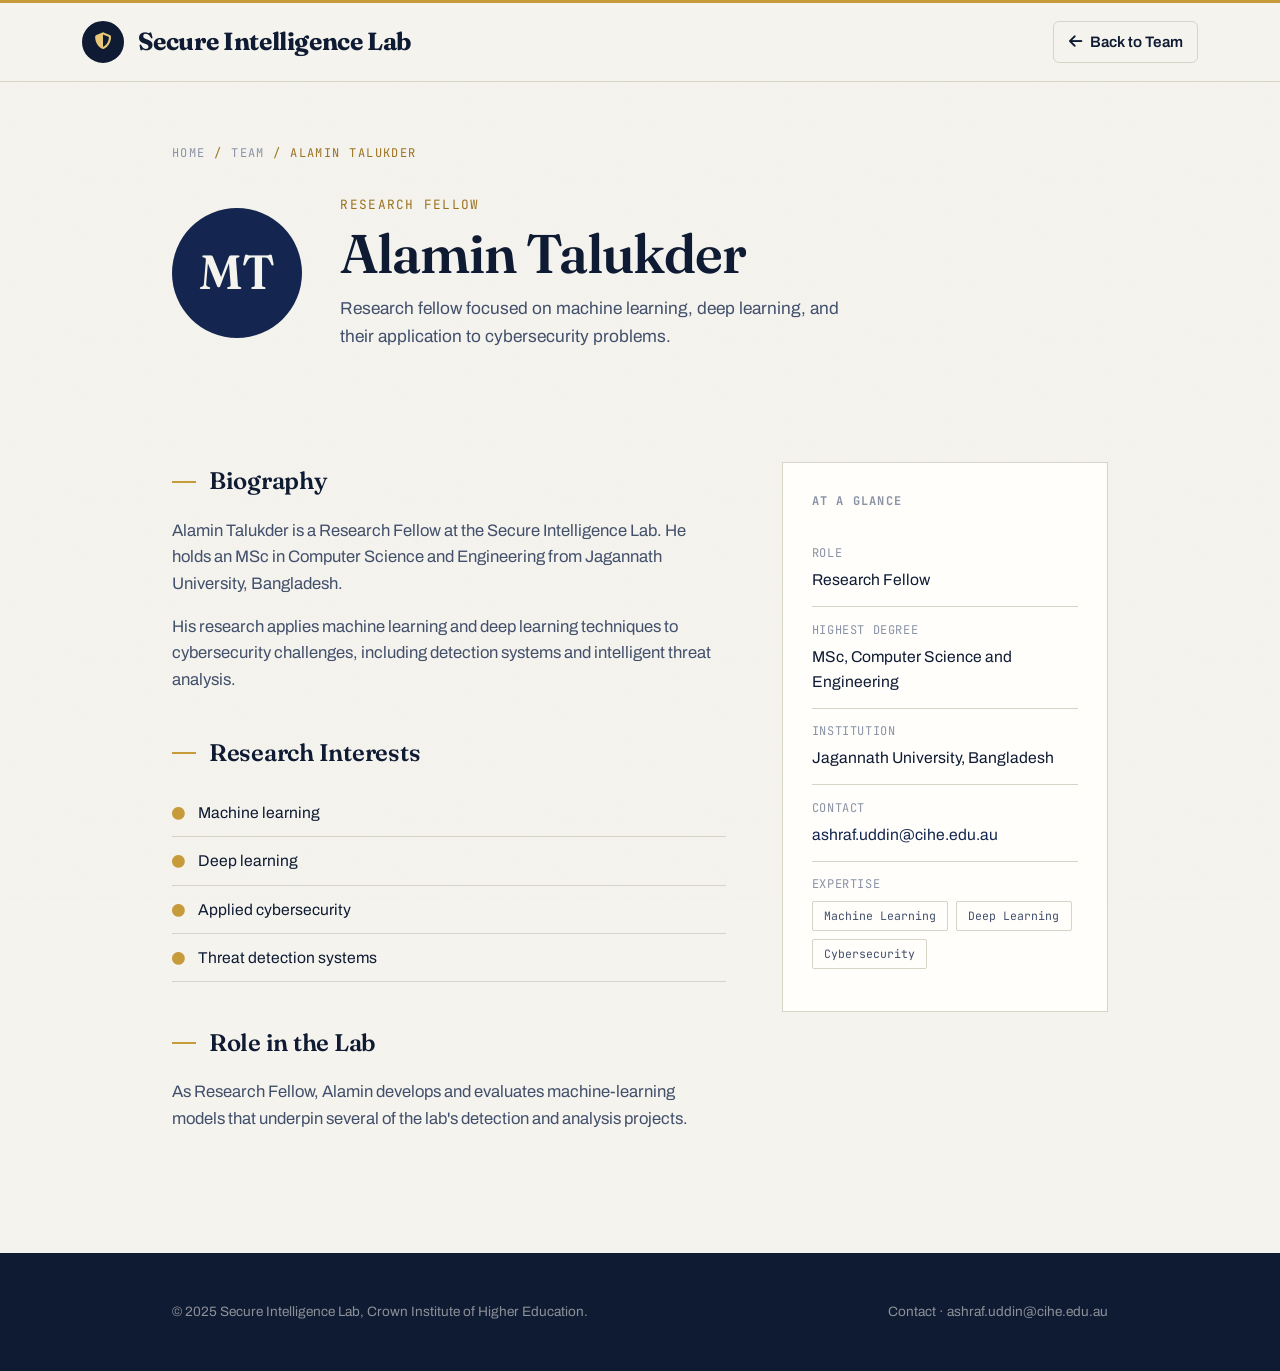
==== profile-alamin-talukder.html @ cbee22bb "Add files via upload" ====
<!DOCTYPE html>
<html lang="en">
<head>
<meta charset="UTF-8">
<meta name="viewport" content="width=device-width, initial-scale=1.0">
<title>Alamin Talukder — Secure Intelligence Lab</title>
<meta name="description" content="Research fellow focused on machine learning, deep learning, and their application to cybersecurity problems.">
<link rel="preconnect" href="https://fonts.googleapis.com">
<link rel="preconnect" href="https://fonts.gstatic.com" crossorigin>
<link href="https://fonts.googleapis.com/css2?family=Fraunces:ital,opsz,wght@0,9..144,400;0,9..144,500;0,9..144,600;0,9..144,700;1,9..144,400&family=Archivo:wght@400;500;600;700&family=JetBrains+Mono:wght@400;500&display=swap" rel="stylesheet">
<link href="https://cdnjs.cloudflare.com/ajax/libs/font-awesome/6.4.0/css/all.min.css" rel="stylesheet">
<style>
:root{
  --paper:#f5f3ee;--paper-2:#ebe7de;--ink:#0f1b33;--ink-soft:#42506b;--ink-faint:#8a93a6;
  --accent:#14264f;--accent-deep:#0a1830;--gold:#c79a3a;--gold-soft:#e6c878;--gold-deep:#9a7320;--line:#d8d3c7;--white:#fffefb;
  --serif:"Fraunces",Georgia,serif;--sans:"Archivo","Segoe UI",sans-serif;--mono:"JetBrains Mono",monospace;
  --maxw:1000px;--ease:cubic-bezier(.22,1,.36,1);
}
*{margin:0;padding:0;box-sizing:border-box}
html{scroll-behavior:smooth}
body{font-family:var(--sans);background:var(--paper);color:var(--ink);line-height:1.6;-webkit-font-smoothing:antialiased;overflow-x:hidden}
::selection{background:var(--accent);color:var(--white)}
a{color:inherit;text-decoration:none}
body::before{content:"";position:fixed;inset:0;z-index:0;pointer-events:none;opacity:.4;background-image:url("data:image/svg+xml,%3Csvg xmlns='http://www.w3.org/2000/svg' width='160' height='160'%3E%3Cfilter id='n'%3E%3CfeTurbulence type='fractalNoise' baseFrequency='0.9' numOctaves='2'/%3E%3C/filter%3E%3Crect width='100%25' height='100%25' filter='url(%23n)' opacity='0.05'/%3E%3C/svg%3E")}
.wrap{max-width:var(--maxw);margin:0 auto;padding:0 2rem;position:relative;z-index:1}

header{position:fixed;top:0;left:0;width:100%;z-index:100;background:rgba(245,243,238,.9);backdrop-filter:blur(12px);border-bottom:1px solid var(--line);border-top:3px solid var(--gold)}
nav{display:flex;align-items:center;justify-content:space-between;max-width:1180px;margin:0 auto;padding:1.1rem 2rem}
.brand{display:flex;align-items:center;gap:.85rem;font-family:var(--serif);font-weight:700;font-size:1.55rem;letter-spacing:-.015em}
.brand .mark{width:42px;height:42px;border:2px solid var(--ink);border-radius:50%;display:grid;place-items:center;font-size:1.05rem;background:var(--ink);color:var(--gold-soft)}
.back-link{font-size:.95rem;font-weight:600;display:inline-flex;align-items:center;gap:.5rem;color:var(--ink);padding:.5rem .9rem;border:1px solid var(--line);border-radius:6px;transition:all .25s var(--ease)}
.back-link i{transition:transform .3s var(--ease)}
.back-link:hover{color:#fff;background:var(--accent);border-color:var(--accent)}
.back-link:hover i{transform:translateX(-4px)}

.profile-hero{padding:9rem 0 3rem}
.crumb{font-family:var(--mono);font-size:.75rem;letter-spacing:.12em;text-transform:uppercase;color:var(--gold-deep);margin-bottom:2rem;opacity:0;animation:rise .7s var(--ease) .1s forwards}
.crumb a{color:var(--ink-faint)}.crumb a:hover{color:var(--ink)}
.phead{display:grid;grid-template-columns:auto 1fr;gap:2.4rem;align-items:center}
.pavatar{width:130px;height:130px;border-radius:50%;background:var(--accent);color:var(--paper);display:grid;place-items:center;font-family:var(--serif);font-size:3rem;font-weight:600;opacity:0;animation:rise .8s var(--ease) .2s forwards}
.pinfo{opacity:0;animation:rise .8s var(--ease) .32s forwards}
.pinfo .role{font-family:var(--mono);font-size:.8rem;letter-spacing:.1em;text-transform:uppercase;color:var(--gold-deep);margin-bottom:.6rem}
.pinfo h1{font-family:var(--serif);font-weight:600;font-size:clamp(2.2rem,5vw,3.4rem);letter-spacing:-.02em;line-height:1.05;margin-bottom:.8rem}
.pinfo .tagline{font-size:1.08rem;color:var(--ink-soft);max-width:50ch}
@keyframes rise{from{opacity:0;transform:translateY(20px)}to{opacity:1;transform:none}}

.pbody{padding:2rem 0 5rem}
.pgrid{display:grid;grid-template-columns:1.7fr 1fr;gap:3.5rem;align-items:start;margin-top:2rem}
.block{margin-bottom:2.6rem}
.block h2{font-family:var(--serif);font-size:1.5rem;font-weight:600;letter-spacing:-.01em;margin-bottom:1rem;display:flex;align-items:center;gap:.8rem}
.block h2::before{content:"";width:24px;height:2px;background:var(--gold)}
.block p{color:var(--ink-soft);margin-bottom:1rem;font-size:1.04rem}
.block ul{list-style:none}
.block ul li{padding:.7rem 0;border-bottom:1px solid var(--line);display:flex;gap:.8rem;align-items:baseline;font-size:.98rem}
.block ul li i{color:var(--gold);font-size:.8rem}

.side{background:var(--white);border:1px solid var(--line);padding:1.8rem}
.side h3{font-family:var(--mono);font-size:.75rem;letter-spacing:.1em;text-transform:uppercase;color:var(--ink-faint);margin-bottom:1.2rem}
.side .row{padding:.85rem 0;border-bottom:1px solid var(--line)}
.side .row:last-child{border-bottom:none}
.side .row .k{font-size:.75rem;font-family:var(--mono);letter-spacing:.05em;text-transform:uppercase;color:var(--ink-faint);margin-bottom:.25rem}
.side .row .v{font-size:.98rem;color:var(--ink)}
.side .row .v a{color:var(--accent);word-break:break-word}
.tags{display:flex;flex-wrap:wrap;gap:.5rem;margin-top:.4rem}
.tag{font-family:var(--mono);font-size:.72rem;padding:.3rem .7rem;border:1px solid var(--line);border-radius:2px;color:var(--ink-soft)}

footer{background:var(--ink);color:var(--paper);padding:3rem 0;position:relative;z-index:1;text-align:center;font-size:.85rem;color:rgba(244,241,234,.55)}
footer .wrap{display:flex;justify-content:space-between;flex-wrap:wrap;gap:1rem}
footer a{color:rgba(244,241,234,.55)}footer a:hover{color:var(--paper)}

@media(max-width:760px){
  .phead{grid-template-columns:1fr;text-align:center;gap:1.4rem}
  .pavatar{margin:0 auto}
  .pinfo .tagline{margin:0 auto}
  .pgrid{grid-template-columns:1fr;gap:2.2rem}
  .back-link span{display:none}
}

</style>
</head>
<body>
<header>
  <nav>
    <a href="index.html" class="brand"><span class="mark"><i class="fas fa-shield-halved"></i></span>Secure Intelligence Lab</a>
    <a href="index.html#team" class="back-link"><i class="fas fa-arrow-left"></i><span>Back to Team</span></a>
  </nav>
</header>

<section class="profile-hero">
  <div class="wrap">
    <div class="crumb"><a href="index.html">Home</a> / <a href="index.html#team">Team</a> / Alamin Talukder</div>
    <div class="phead">
      <div class="pavatar">MT</div>
      <div class="pinfo">
        <div class="role">Research Fellow</div>
        <h1>Alamin Talukder</h1>
        <p class="tagline">Research fellow focused on machine learning, deep learning, and their application to cybersecurity problems.</p>
      </div>
    </div>
  </div>
</section>

<section class="pbody">
  <div class="wrap">
    <div class="pgrid">
      <div class="pmain">
        <div class="block">
          <h2>Biography</h2>
          <p>Alamin Talukder is a Research Fellow at the Secure Intelligence Lab. He holds an MSc in Computer Science and Engineering from Jagannath University, Bangladesh.</p>
          <p>His research applies machine learning and deep learning techniques to cybersecurity challenges, including detection systems and intelligent threat analysis.</p>
        </div>
        <div class="block">
          <h2>Research Interests</h2>
          <ul>
            <li><i class="fas fa-circle"></i><span>Machine learning</span></li>
            <li><i class="fas fa-circle"></i><span>Deep learning</span></li>
            <li><i class="fas fa-circle"></i><span>Applied cybersecurity</span></li>
            <li><i class="fas fa-circle"></i><span>Threat detection systems</span></li>
          </ul>
        </div>
        <div class="block">
          <h2>Role in the Lab</h2>
          <p>As Research Fellow, Alamin develops and evaluates machine-learning models that underpin several of the lab's detection and analysis projects.</p>
        </div>
      </div>
      <aside>
        <div class="side">
          <h3>At a Glance</h3>
          <div class="row"><div class="k">Role</div><div class="v">Research Fellow</div></div>
          <div class="row"><div class="k">Highest Degree</div><div class="v">MSc, Computer Science and Engineering</div></div>
          <div class="row"><div class="k">Institution</div><div class="v">Jagannath University, Bangladesh</div></div>
          <div class="row"><div class="k">Contact</div><div class="v"><a href="mailto:ashraf.uddin@cihe.edu.au">ashraf.uddin@cihe.edu.au</a></div></div>
          <div class="row"><div class="k">Expertise</div><div class="v"><div class="tags"><span class="tag">Machine Learning</span><span class="tag">Deep Learning</span><span class="tag">Cybersecurity</span></div></div></div>
        </div>
      </aside>
    </div>
  </div>
</section>

<footer>
  <div class="wrap">
    <span>© 2025 Secure Intelligence Lab, Crown Institute of Higher Education.</span>
    <span><a href="index.html#contact">Contact</a> · <a href="mailto:ashraf.uddin@cihe.edu.au">ashraf.uddin@cihe.edu.au</a></span>
  </div>
</footer>
</body>
</html>
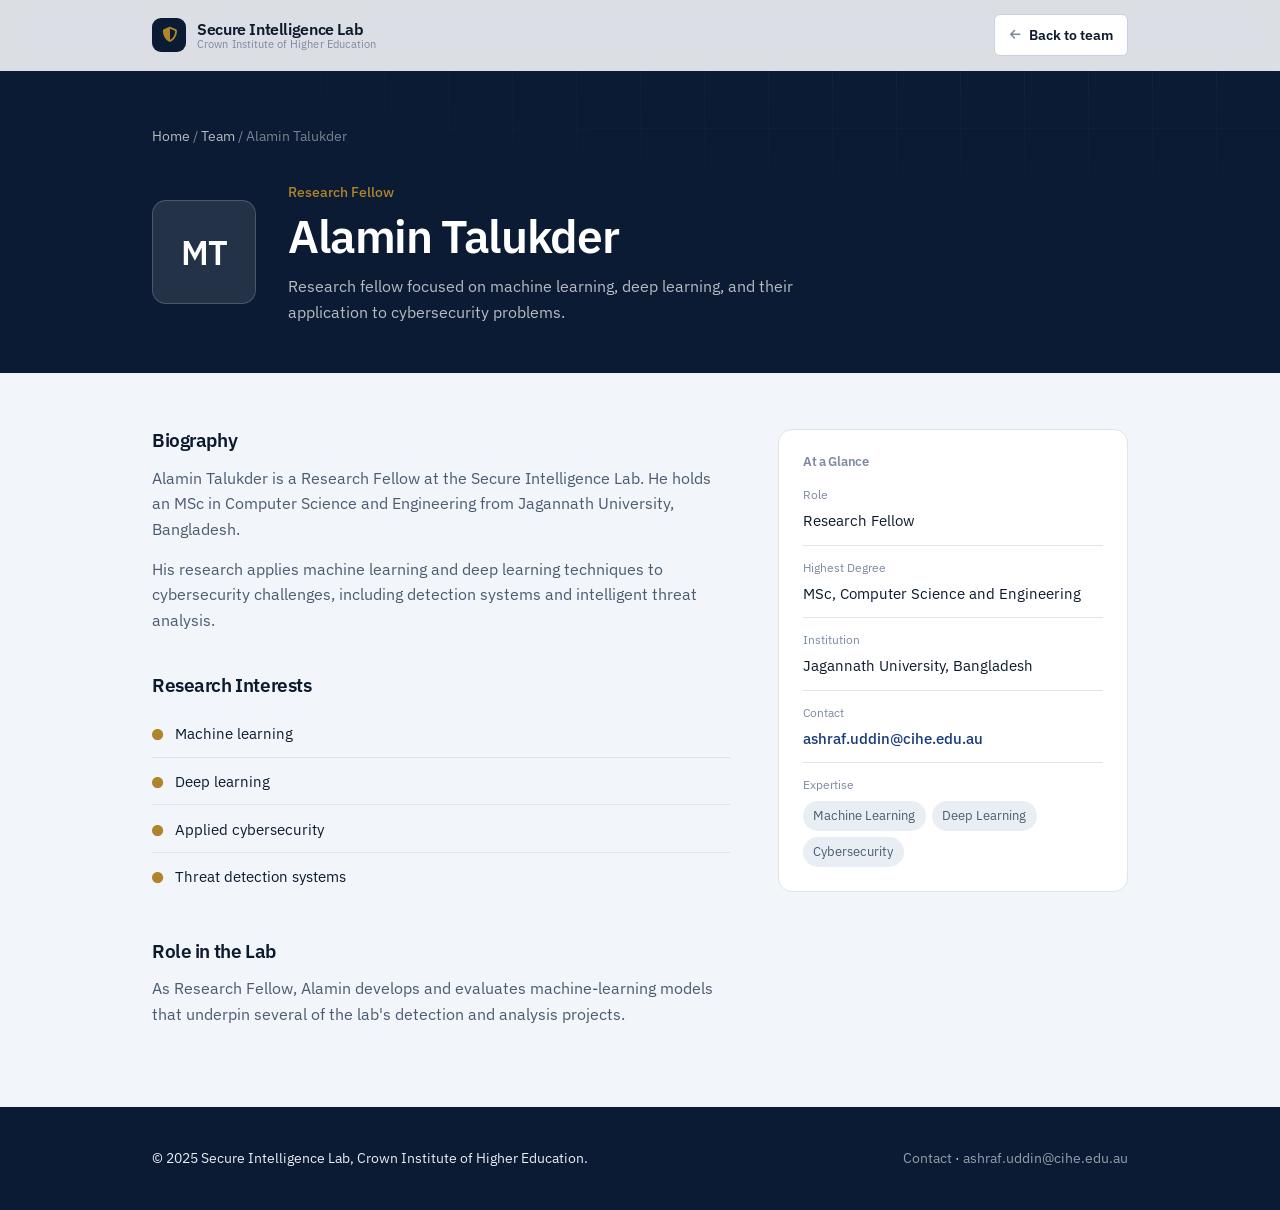
==== commit f13a95a7: "Replace repository with updated project" ====
--- a/profile-alamin-talukder.html
+++ b/profile-alamin-talukder.html
@@ -5,84 +5,156 @@
 <meta name="viewport" content="width=device-width, initial-scale=1.0">
 <title>Alamin Talukder — Secure Intelligence Lab</title>
 <meta name="description" content="Research fellow focused on machine learning, deep learning, and their application to cybersecurity problems.">
+<meta name="theme-color" content="#0B1B33">
 <link rel="preconnect" href="https://fonts.googleapis.com">
 <link rel="preconnect" href="https://fonts.gstatic.com" crossorigin>
-<link href="https://fonts.googleapis.com/css2?family=Fraunces:ital,opsz,wght@0,9..144,400;0,9..144,500;0,9..144,600;0,9..144,700;1,9..144,400&family=Archivo:wght@400;500;600;700&family=JetBrains+Mono:wght@400;500&display=swap" rel="stylesheet">
+<link href="https://fonts.googleapis.com/css2?family=IBM+Plex+Sans:wght@400;500;600;700&family=IBM+Plex+Mono:wght@400;500&display=swap" rel="stylesheet">
 <link href="https://cdnjs.cloudflare.com/ajax/libs/font-awesome/6.4.0/css/all.min.css" rel="stylesheet">
+<link rel="stylesheet" href="assets/theme.css">
 <style>
-:root{
-  --paper:#f5f3ee;--paper-2:#ebe7de;--ink:#0f1b33;--ink-soft:#42506b;--ink-faint:#8a93a6;
-  --accent:#14264f;--accent-deep:#0a1830;--gold:#c79a3a;--gold-soft:#e6c878;--gold-deep:#9a7320;--line:#d8d3c7;--white:#fffefb;
-  --serif:"Fraunces",Georgia,serif;--sans:"Archivo","Segoe UI",sans-serif;--mono:"JetBrains Mono",monospace;
-  --maxw:1000px;--ease:cubic-bezier(.22,1,.36,1);
-}
-*{margin:0;padding:0;box-sizing:border-box}
-html{scroll-behavior:smooth}
-body{font-family:var(--sans);background:var(--paper);color:var(--ink);line-height:1.6;-webkit-font-smoothing:antialiased;overflow-x:hidden}
-::selection{background:var(--accent);color:var(--white)}
-a{color:inherit;text-decoration:none}
-body::before{content:"";position:fixed;inset:0;z-index:0;pointer-events:none;opacity:.4;background-image:url("data:image/svg+xml,%3Csvg xmlns='http://www.w3.org/2000/svg' width='160' height='160'%3E%3Cfilter id='n'%3E%3CfeTurbulence type='fractalNoise' baseFrequency='0.9' numOctaves='2'/%3E%3C/filter%3E%3Crect width='100%25' height='100%25' filter='url(%23n)' opacity='0.05'/%3E%3C/svg%3E")}
-.wrap{max-width:var(--maxw);margin:0 auto;padding:0 2rem;position:relative;z-index:1}
-
-header{position:fixed;top:0;left:0;width:100%;z-index:100;background:rgba(245,243,238,.9);backdrop-filter:blur(12px);border-bottom:1px solid var(--line);border-top:3px solid var(--gold)}
-nav{display:flex;align-items:center;justify-content:space-between;max-width:1180px;margin:0 auto;padding:1.1rem 2rem}
-.brand{display:flex;align-items:center;gap:.85rem;font-family:var(--serif);font-weight:700;font-size:1.55rem;letter-spacing:-.015em}
-.brand .mark{width:42px;height:42px;border:2px solid var(--ink);border-radius:50%;display:grid;place-items:center;font-size:1.05rem;background:var(--ink);color:var(--gold-soft)}
-.back-link{font-size:.95rem;font-weight:600;display:inline-flex;align-items:center;gap:.5rem;color:var(--ink);padding:.5rem .9rem;border:1px solid var(--line);border-radius:6px;transition:all .25s var(--ease)}
-.back-link i{transition:transform .3s var(--ease)}
-.back-link:hover{color:#fff;background:var(--accent);border-color:var(--accent)}
-.back-link:hover i{transform:translateX(-4px)}
-
-.profile-hero{padding:9rem 0 3rem}
-.crumb{font-family:var(--mono);font-size:.75rem;letter-spacing:.12em;text-transform:uppercase;color:var(--gold-deep);margin-bottom:2rem;opacity:0;animation:rise .7s var(--ease) .1s forwards}
-.crumb a{color:var(--ink-faint)}.crumb a:hover{color:var(--ink)}
-.phead{display:grid;grid-template-columns:auto 1fr;gap:2.4rem;align-items:center}
-.pavatar{width:130px;height:130px;border-radius:50%;background:var(--accent);color:var(--paper);display:grid;place-items:center;font-family:var(--serif);font-size:3rem;font-weight:600;opacity:0;animation:rise .8s var(--ease) .2s forwards}
-.pinfo{opacity:0;animation:rise .8s var(--ease) .32s forwards}
-.pinfo .role{font-family:var(--mono);font-size:.8rem;letter-spacing:.1em;text-transform:uppercase;color:var(--gold-deep);margin-bottom:.6rem}
-.pinfo h1{font-family:var(--serif);font-weight:600;font-size:clamp(2.2rem,5vw,3.4rem);letter-spacing:-.02em;line-height:1.05;margin-bottom:.8rem}
-.pinfo .tagline{font-size:1.08rem;color:var(--ink-soft);max-width:50ch}
-@keyframes rise{from{opacity:0;transform:translateY(20px)}to{opacity:1;transform:none}}
-
-.pbody{padding:2rem 0 5rem}
-.pgrid{display:grid;grid-template-columns:1.7fr 1fr;gap:3.5rem;align-items:start;margin-top:2rem}
-.block{margin-bottom:2.6rem}
-.block h2{font-family:var(--serif);font-size:1.5rem;font-weight:600;letter-spacing:-.01em;margin-bottom:1rem;display:flex;align-items:center;gap:.8rem}
-.block h2::before{content:"";width:24px;height:2px;background:var(--gold)}
-.block p{color:var(--ink-soft);margin-bottom:1rem;font-size:1.04rem}
+/* ================================================================
+   Researcher profile — layout specific to profile-*.html
+   ================================================================ */
+:root{--maxw:1040px}
+
+.back-link{
+  display:inline-flex;align-items:center;gap:.5rem;margin-left:auto;
+  font-size:.9rem;font-weight:600;color:var(--ink);
+  padding:.5rem .9rem;border:1px solid var(--line-2);border-radius:var(--r-sm);
+  background:var(--surface);
+  transition:border-color var(--fast) var(--ease),color var(--fast) var(--ease);
+}
+.back-link i{font-size:.75rem;color:var(--ink-3);transition:transform var(--fast) var(--ease)}
+.back-link:hover{border-color:var(--navy);color:var(--navy)}
+.back-link:hover i{transform:translateX(-3px);color:var(--navy)}
+
+/* ---------------------------------------------------------- hero */
+.profile-hero{
+  background:var(--deep);color:#fff;
+  padding:calc(var(--header-h) + 3.5rem) 0 3rem;
+  position:relative;overflow:hidden;
+}
+.profile-hero::before{
+  content:"";position:absolute;inset:0;pointer-events:none;
+  background-image:
+    linear-gradient(rgba(255,255,255,.045) 1px,transparent 1px),
+    linear-gradient(90deg,rgba(255,255,255,.045) 1px,transparent 1px);
+  background-size:64px 64px;
+  mask-image:radial-gradient(120% 90% at 80% 0%,#000 0%,transparent 70%);
+  -webkit-mask-image:radial-gradient(120% 90% at 80% 0%,#000 0%,transparent 70%);
+}
+.profile-hero .wrap{z-index:1}
+.crumb{font-size:.85rem;color:rgba(255,255,255,.45);margin-bottom:2rem}
+.crumb a{color:rgba(255,255,255,.7)}
+.crumb a:hover{color:#fff}
+
+.phead{display:grid;grid-template-columns:auto 1fr;gap:2rem;align-items:center}
+.pavatar{
+  width:104px;height:104px;border-radius:var(--r-lg);
+  display:grid;place-items:center;
+  background:rgba(255,255,255,.1);border:1px solid rgba(255,255,255,.18);
+  color:#fff;font-size:2.1rem;font-weight:600;letter-spacing:-.02em;
+}
+.pinfo .role{font-size:.9rem;color:var(--gold);font-weight:500;margin-bottom:.5rem}
+.pinfo h1{
+  color:#fff;font-size:clamp(1.9rem,4vw,2.9rem);
+  letter-spacing:-.03em;line-height:1.08;margin-bottom:.75rem;
+}
+.pinfo .tagline{font-size:1.02rem;color:rgba(255,255,255,.7);max-width:54ch}
+
+/* ---------------------------------------------------------- body */
+.pbody{padding:3.5rem 0 5rem}
+.pgrid{display:grid;grid-template-columns:1.65fr 1fr;gap:3rem;align-items:start}
+.block{margin-bottom:2.5rem}
+.block:last-child{margin-bottom:0}
+.block h2{font-size:1.2rem;letter-spacing:-.022em;margin-bottom:.9rem}
+.block p{color:var(--ink-2);margin-bottom:.9rem;max-width:66ch}
+.block p:last-child{margin-bottom:0}
 .block ul{list-style:none}
-.block ul li{padding:.7rem 0;border-bottom:1px solid var(--line);display:flex;gap:.8rem;align-items:baseline;font-size:.98rem}
-.block ul li i{color:var(--gold);font-size:.8rem}
-
-.side{background:var(--white);border:1px solid var(--line);padding:1.8rem}
-.side h3{font-family:var(--mono);font-size:.75rem;letter-spacing:.1em;text-transform:uppercase;color:var(--ink-faint);margin-bottom:1.2rem}
-.side .row{padding:.85rem 0;border-bottom:1px solid var(--line)}
-.side .row:last-child{border-bottom:none}
-.side .row .k{font-size:.75rem;font-family:var(--mono);letter-spacing:.05em;text-transform:uppercase;color:var(--ink-faint);margin-bottom:.25rem}
-.side .row .v{font-size:.98rem;color:var(--ink)}
-.side .row .v a{color:var(--accent);word-break:break-word}
-.tags{display:flex;flex-wrap:wrap;gap:.5rem;margin-top:.4rem}
-.tag{font-family:var(--mono);font-size:.72rem;padding:.3rem .7rem;border:1px solid var(--line);border-radius:2px;color:var(--ink-soft)}
-
-footer{background:var(--ink);color:var(--paper);padding:3rem 0;position:relative;z-index:1;text-align:center;font-size:.85rem;color:rgba(244,241,234,.55)}
-footer .wrap{display:flex;justify-content:space-between;flex-wrap:wrap;gap:1rem}
-footer a{color:rgba(244,241,234,.55)}footer a:hover{color:var(--paper)}
-
-@media(max-width:760px){
-  .phead{grid-template-columns:1fr;text-align:center;gap:1.4rem}
-  .pavatar{margin:0 auto}
-  .pinfo .tagline{margin:0 auto}
-  .pgrid{grid-template-columns:1fr;gap:2.2rem}
+.block ul li{
+  display:flex;gap:.75rem;align-items:baseline;
+  padding:.7rem 0;border-bottom:1px solid var(--line);font-size:.95rem;
+}
+.block ul li:last-child{border-bottom:none}
+.block ul li i{color:var(--gold);font-size:.7rem}
+
+/* ------------------------------------------------------- sidebar */
+.side{
+  background:var(--surface);border:1px solid var(--line);
+  border-radius:var(--r-lg);padding:1.5rem;
+}
+.side+.side{margin-top:1rem}
+.side h3{font-size:.82rem;font-weight:600;color:var(--ink-3);margin-bottom:1rem}
+.side .row{padding:.75rem 0;border-bottom:1px solid var(--line)}
+.side .row:first-of-type{padding-top:0}
+.side .row:last-child{border-bottom:none;padding-bottom:0}
+.side .row .k{font-size:.78rem;color:var(--ink-3);margin-bottom:.2rem}
+.side .row .v{font-size:.95rem;color:var(--ink)}
+.side .row .v a{color:var(--navy);font-weight:500;word-break:break-word}
+.side .row .v a:hover{text-decoration:underline}
+
+.tags{display:flex;flex-wrap:wrap;gap:.4rem;margin-top:.4rem}
+.tag{
+  font-size:.8rem;padding:.28rem .65rem;border-radius:var(--r-full);
+  background:var(--sunken);color:var(--ink-2);
+}
+
+/* research profile links */
+.rp-list{display:flex;flex-direction:column;gap:.5rem}
+.rp-btn{
+  display:flex;align-items:center;gap:.7rem;
+  padding:.7rem .85rem;border:1px solid var(--line-2);border-radius:var(--r-sm);
+  font-size:.9rem;font-weight:600;color:var(--ink);background:var(--surface);
+  transition:border-color var(--fast) var(--ease),background var(--fast) var(--ease),color var(--fast) var(--ease);
+}
+.rp-btn i{font-size:1rem;width:1.2rem;text-align:center}
+.rp-btn .rp-go{margin-left:auto;font-size:.78rem;color:var(--ink-3);font-weight:500}
+.rp-scholar i{color:#4285F4}.rp-orcid i{color:#A6CE39}.rp-scopus i{color:#E9711C}
+.rp-btn:hover{border-color:var(--navy);background:var(--navy-50);color:var(--navy)}
+.rp-btn:hover .rp-go{color:var(--navy)}
+
+/* ---------------------------------------------------------- foot */
+footer{padding:2.5rem 0;text-align:left}
+footer .wrap{display:flex;justify-content:space-between;flex-wrap:wrap;gap:1rem;font-size:.88rem}
+
+@media(max-width:820px){
+  .pgrid{grid-template-columns:1fr;gap:2.25rem}
+}
+@media(max-width:640px){
+  .phead{grid-template-columns:1fr;gap:1.25rem}
+  .pavatar{width:76px;height:76px;font-size:1.6rem}
   .back-link span{display:none}
-}
-
+  .pbody{padding:2.5rem 0 3.5rem}
+}
 </style>
 </head>
 <body>
+<!-- =====================================================================
+     RESEARCH PROFILE LINKS — edit the URLs below for this person.
+     Paste the full link between the quotes. Leave "" to hide that button.
+       scholar : Google Scholar profile URL
+       orcid   : ORCID profile URL
+       scopus  : Scopus Author profile URL
+     Save and refresh. (Example: scholar: "https://scholar.google.com/citations?user=XXXX")
+     ===================================================================== -->
+<script>
+const RESEARCH_PROFILES = {
+  scholar: "",
+  orcid:   "",
+  scopus:  ""
+};
+</script>
+
 <header>
   <nav>
-    <a href="index.html" class="brand"><span class="mark"><i class="fas fa-shield-halved"></i></span>Secure Intelligence Lab</a>
-    <a href="index.html#team" class="back-link"><i class="fas fa-arrow-left"></i><span>Back to Team</span></a>
+    <a href="index.html" class="brand">
+      <span class="mark"><i class="fas fa-shield-halved"></i></span>
+      <span class="brand-text">
+        <span class="brand-name">Secure Intelligence Lab</span>
+        <span class="brand-sub">Crown Institute of Higher Education</span>
+      </span>
+    </a>
+    <a href="index.html#team" class="back-link"><i class="fas fa-arrow-left"></i><span>Back to team</span></a>
   </nav>
 </header>
 
@@ -132,6 +204,10 @@
           <div class="row"><div class="k">Contact</div><div class="v"><a href="mailto:ashraf.uddin@cihe.edu.au">ashraf.uddin@cihe.edu.au</a></div></div>
           <div class="row"><div class="k">Expertise</div><div class="v"><div class="tags"><span class="tag">Machine Learning</span><span class="tag">Deep Learning</span><span class="tag">Cybersecurity</span></div></div></div>
         </div>
+        <div class="side" id="researchProfiles" style="display:none">
+          <h3>Research Profiles</h3>
+          <div class="rp-list" id="rpList"></div>
+        </div>
       </aside>
     </div>
   </div>
@@ -143,5 +219,25 @@
     <span><a href="index.html#contact">Contact</a> · <a href="mailto:ashraf.uddin@cihe.edu.au">ashraf.uddin@cihe.edu.au</a></span>
   </div>
 </footer>
+<script>
+(function(){
+  var rp=(typeof RESEARCH_PROFILES!=='undefined')?RESEARCH_PROFILES:{};
+  var defs=[
+    {key:'scholar', cls:'rp-scholar', icon:'fas fa-graduation-cap', label:'Google Scholar'},
+    {key:'orcid',   cls:'rp-orcid',   icon:'fab fa-orcid',          label:'ORCID'},
+    {key:'scopus',  cls:'rp-scopus',  icon:'fas fa-database',       label:'Scopus'}
+  ];
+  var list=document.getElementById('rpList');
+  var html='';
+  defs.forEach(function(d){
+    var url=rp[d.key];
+    if(url && url.trim()){
+      html+='<a class="rp-btn '+d.cls+'" href="'+url+'" target="_blank" rel="noopener">'+
+            '<i class="'+d.icon+'"></i>'+d.label+'<span class="rp-go">View &rarr;</span></a>';
+    }
+  });
+  if(html){ list.innerHTML=html; document.getElementById('researchProfiles').style.display=''; }
+})();
+</script>
 </body>
 </html>
--- a/assets/theme.css
+++ b/assets/theme.css
@@ -0,0 +1,508 @@
+/* =====================================================================
+   Secure Intelligence Lab — shared design system
+   ---------------------------------------------------------------------
+   One stylesheet for every page. Page-specific rules live in a small
+   <style> block on the page itself.
+   ===================================================================== */
+
+/* ---------------------------------------------------------------- tokens */
+:root{
+  /* surfaces */
+  --ground:#F2F5F9;
+  --surface:#FFFFFF;
+  --sunken:#E9EEF5;
+  --deep:#0B1B33;
+  --deep-2:#12294A;
+
+  /* ink */
+  --ink:#0D1A2D;
+  --ink-2:#4C5B70;
+  --ink-3:#7C8AA0;
+  --on-deep:#E8EDF6;
+  --on-deep-2:rgba(232,237,246,.62);
+
+  /* brand */
+  --navy:#173C7A;
+  --navy-600:#1E4A94;
+  --navy-50:#E9F0FB;
+  --gold:#B0842A;
+  --gold-50:#F8EFD9;
+
+  /* state */
+  --ok:#1D7A47;      --ok-50:#E3F3EA;
+  --warn:#95670F;    --warn-50:#FAEFD7;
+  --bad:#A33127;     --bad-50:#F9E4E1;
+
+  /* lines */
+  --line:#DEE4EE;
+  --line-2:#C7D1E0;
+
+  /* type */
+  --sans:"IBM Plex Sans","Segoe UI",system-ui,-apple-system,sans-serif;
+  --mono:"IBM Plex Mono",ui-monospace,SFMono-Regular,Menlo,monospace;
+
+  /* radii */
+  --r-xs:4px; --r-sm:6px; --r:10px; --r-lg:14px; --r-xl:20px; --r-full:999px;
+
+  /* elevation */
+  --sh-1:0 1px 2px rgba(13,26,45,.06);
+  --sh-2:0 4px 16px rgba(13,26,45,.08);
+  --sh-3:0 16px 40px rgba(13,26,45,.14);
+  --sh-4:0 28px 70px rgba(11,27,51,.28);
+
+  /* motion */
+  --ease:cubic-bezier(.2,.8,.2,1);
+  --fast:.18s; --med:.3s;
+
+  /* metrics */
+  --maxw:1180px;
+  --gutter:2rem;
+  --header-h:70px;
+}
+
+/* ------------------------------------------------------------------ base */
+*{margin:0;padding:0;box-sizing:border-box}
+html{scroll-behavior:smooth;scroll-padding-top:calc(var(--header-h) + 1.5rem);-webkit-text-size-adjust:100%}
+body{
+  font-family:var(--sans);
+  background:var(--ground);
+  color:var(--ink);
+  font-size:1rem;
+  line-height:1.6;
+  -webkit-font-smoothing:antialiased;
+  text-rendering:optimizeLegibility;
+  overflow-x:hidden;
+}
+a{color:inherit;text-decoration:none}
+img{max-width:100%;display:block}
+button{font:inherit;color:inherit}
+/* components set their own display, so [hidden] has to outrank them */
+[hidden]{display:none !important}
+::selection{background:var(--navy);color:#fff}
+
+:focus-visible{
+  outline:2px solid var(--navy-600);
+  outline-offset:2px;
+  border-radius:var(--r-xs);
+}
+
+.wrap{max-width:var(--maxw);margin:0 auto;padding:0 var(--gutter);position:relative}
+.stack-sm>*+*{margin-top:.5rem}
+
+/* ------------------------------------------------------------ typography */
+h1,h2,h3,h4,h5{font-weight:600;letter-spacing:-.021em;line-height:1.15;color:var(--ink)}
+.display{
+  font-size:clamp(2.4rem,5.2vw,4.1rem);
+  font-weight:600;
+  letter-spacing:-.032em;
+  line-height:1.04;
+}
+.lede{font-size:1.125rem;line-height:1.65;color:var(--ink-2)}
+.meta{
+  font-family:var(--mono);
+  font-size:.78rem;
+  letter-spacing:.01em;
+  color:var(--ink-3);
+  font-variant-numeric:tabular-nums;
+}
+.muted{color:var(--ink-3);font-size:.9rem}
+strong{font-weight:600}
+
+/* --------------------------------------------------------------- buttons */
+.btn{
+  display:inline-flex;align-items:center;justify-content:center;gap:.55rem;
+  font-size:.925rem;font-weight:600;letter-spacing:-.005em;
+  padding:.72rem 1.35rem;border-radius:var(--r-sm);
+  border:1px solid transparent;cursor:pointer;white-space:nowrap;
+  transition:background var(--fast) var(--ease),border-color var(--fast) var(--ease),
+             color var(--fast) var(--ease),box-shadow var(--fast) var(--ease);
+}
+.btn i{font-size:.85em}
+.btn-primary{background:var(--navy);color:#fff;box-shadow:var(--sh-1)}
+.btn-primary:hover{background:var(--navy-600);box-shadow:var(--sh-2)}
+.btn-secondary{background:var(--surface);color:var(--ink);border-color:var(--line-2);box-shadow:var(--sh-1)}
+.btn-secondary:hover{border-color:var(--navy);color:var(--navy)}
+.btn-quiet{background:transparent;color:var(--ink-2)}
+.btn-quiet:hover{background:var(--sunken);color:var(--ink)}
+.btn-on-deep{background:rgba(255,255,255,.09);color:#fff;border-color:rgba(255,255,255,.24)}
+.btn-on-deep:hover{background:rgba(255,255,255,.16);border-color:rgba(255,255,255,.4)}
+.btn-sm{padding:.5rem .9rem;font-size:.85rem}
+.btn-block{width:100%}
+.btn:disabled{opacity:.5;cursor:not-allowed}
+
+/* link with a trailing rule, used for inline calls to action */
+.link-cta{
+  font-weight:600;color:var(--navy);
+  border-bottom:1.5px solid var(--navy-50);
+  transition:border-color var(--fast) var(--ease);
+}
+.link-cta:hover{border-bottom-color:var(--navy)}
+
+/* ---------------------------------------------------------------- badges */
+.badge{
+  display:inline-flex;align-items:center;gap:.35rem;
+  font-size:.72rem;font-weight:600;letter-spacing:.005em;
+  padding:.24rem .6rem;border-radius:var(--r-full);
+  background:var(--sunken);color:var(--ink-2);
+}
+.badge-navy{background:var(--navy-50);color:var(--navy)}
+.badge-gold{background:var(--gold-50);color:var(--gold)}
+.badge-ok{background:var(--ok-50);color:var(--ok)}
+.badge-warn{background:var(--warn-50);color:var(--warn)}
+.badge-bad{background:var(--bad-50);color:var(--bad)}
+
+/* ----------------------------------------------------------------- forms */
+.field{margin-bottom:1.1rem}
+.field label{
+  display:block;font-size:.82rem;font-weight:600;color:var(--ink-2);
+  margin-bottom:.4rem;letter-spacing:-.005em;
+}
+.field input,.field textarea,.field select{
+  width:100%;padding:.7rem .85rem;
+  border:1px solid var(--line-2);background:var(--surface);color:var(--ink);
+  font-family:var(--sans);font-size:.95rem;border-radius:var(--r-sm);
+  transition:border-color var(--fast) var(--ease),box-shadow var(--fast) var(--ease);
+  resize:vertical;
+}
+.field input::placeholder,.field textarea::placeholder{color:var(--ink-3)}
+.field input:focus,.field textarea:focus,.field select:focus{
+  outline:none;border-color:var(--navy);box-shadow:0 0 0 3px var(--navy-50);
+}
+.field .hint{font-size:.8rem;color:var(--ink-3);margin-top:.35rem}
+
+/* ---------------------------------------------------------------- header */
+.progress{
+  position:fixed;top:0;left:0;height:2px;width:0;
+  background:var(--gold);z-index:220;transition:width .1s linear;
+}
+header{
+  position:fixed;top:0;left:0;width:100%;z-index:200;
+  background:rgba(255,255,255,.86);
+  backdrop-filter:saturate(180%) blur(14px);
+  -webkit-backdrop-filter:saturate(180%) blur(14px);
+  border-bottom:1px solid transparent;
+  transition:border-color var(--med) var(--ease),box-shadow var(--med) var(--ease);
+}
+header.scrolled{border-bottom-color:var(--line);box-shadow:var(--sh-1)}
+header nav{
+  display:flex;align-items:center;gap:1.25rem;
+  max-width:var(--maxw);margin:0 auto;
+  padding:0 var(--gutter);height:var(--header-h);
+}
+
+.brand{display:flex;align-items:center;gap:.7rem;flex-shrink:0}
+.brand .mark{
+  width:34px;height:34px;border-radius:9px;
+  display:grid;place-items:center;
+  background:var(--deep);color:var(--gold);font-size:.95rem;
+}
+.brand-text{display:flex;flex-direction:column;line-height:1.1}
+.brand-name{font-size:1.02rem;font-weight:600;letter-spacing:-.024em;white-space:nowrap}
+.brand-sub{font-size:.7rem;color:var(--ink-3);letter-spacing:.005em;white-space:nowrap}
+
+.nav-links{display:flex;gap:.1rem;list-style:none;align-items:center;margin-left:auto}
+.nav-links a{
+  display:block;position:relative;
+  font-size:.9rem;font-weight:500;color:var(--ink-2);
+  padding:.45rem .7rem;border-radius:var(--r-sm);
+  transition:color var(--fast) var(--ease),background var(--fast) var(--ease);
+}
+.nav-links a:hover{color:var(--ink);background:var(--sunken)}
+.nav-links a.active{color:var(--ink);font-weight:600}
+.nav-links a.active::after{
+  content:"";position:absolute;left:.7rem;right:.7rem;bottom:-.1rem;
+  height:2px;border-radius:2px;background:var(--gold);
+}
+
+/* divider between navigation and the account area */
+.nav-sep{width:1px;height:24px;background:var(--line);flex-shrink:0}
+
+.menu-btn{
+  display:none;background:none;border:1px solid var(--line-2);
+  width:38px;height:38px;border-radius:var(--r-sm);
+  cursor:pointer;color:var(--ink);font-size:1rem;
+}
+.menu-btn:hover{background:var(--sunken)}
+
+/* ======================================================================
+   CONTRIBUTOR / ACCOUNT MENU
+   Top-right of the header, after a divider — the conventional account
+   slot. Signed out it is a single button; signed in it becomes an
+   identity chip that opens a menu.
+   ====================================================================== */
+.acct{position:relative;flex-shrink:0}
+.acct [hidden]{display:none !important}
+
+.acct-avatar{
+  display:grid;place-items:center;flex-shrink:0;
+  width:30px;height:30px;border-radius:var(--r-full);
+  background:var(--navy);color:#fff;
+  font-size:.72rem;font-weight:600;letter-spacing:.01em;
+}
+.acct-avatar.is-admin{background:var(--gold);color:var(--deep)}
+.acct-avatar.lg{width:42px;height:42px;font-size:.95rem}
+
+.acct-trigger{
+  display:flex;align-items:center;gap:.55rem;
+  padding:.3rem .6rem .3rem .3rem;
+  background:var(--surface);border:1px solid var(--line-2);
+  border-radius:var(--r-full);cursor:pointer;
+  box-shadow:var(--sh-1);
+  transition:border-color var(--fast) var(--ease),box-shadow var(--fast) var(--ease);
+}
+.acct-trigger:hover{border-color:var(--navy);box-shadow:var(--sh-2)}
+.acct-trigger[aria-expanded="true"]{border-color:var(--navy);box-shadow:var(--sh-2)}
+.acct-id{display:flex;flex-direction:column;align-items:flex-start;line-height:1.2;max-width:12rem}
+.acct-name{
+  font-size:.85rem;font-weight:600;letter-spacing:-.01em;
+  white-space:nowrap;overflow:hidden;text-overflow:ellipsis;max-width:12rem;
+}
+.acct-role{font-size:.7rem;color:var(--ink-3)}
+.acct-caret{font-size:.62rem;color:var(--ink-3);margin-left:.1rem;transition:transform var(--fast) var(--ease)}
+.acct-trigger[aria-expanded="true"] .acct-caret{transform:rotate(180deg)}
+
+/* the dropdown itself */
+.acct-menu{
+  position:absolute;top:calc(100% + .6rem);right:0;
+  width:288px;background:var(--surface);
+  border:1px solid var(--line);border-radius:var(--r-lg);
+  box-shadow:var(--sh-3);
+  padding:.4rem;z-index:210;
+  transform-origin:top right;
+  animation:acct-in .16s var(--ease);
+}
+@keyframes acct-in{from{opacity:0;transform:translateY(-6px) scale(.98)}to{opacity:1;transform:none}}
+
+.acct-menu-head{
+  display:grid;grid-template-columns:auto 1fr;gap:.75rem;align-items:center;
+  padding:.75rem .7rem .85rem;
+}
+.acct-menu-name{
+  font-size:.94rem;font-weight:600;letter-spacing:-.012em;
+  white-space:nowrap;overflow:hidden;text-overflow:ellipsis;
+}
+.acct-menu-mail{
+  font-size:.78rem;color:var(--ink-3);
+  white-space:nowrap;overflow:hidden;text-overflow:ellipsis;
+}
+.acct-menu-head .badge{grid-column:2;justify-self:start;margin-top:.3rem}
+
+.acct-group{border-top:1px solid var(--line);padding:.35rem 0}
+.acct-group:first-of-type{border-top:none}
+
+.acct-item{
+  display:flex;align-items:center;gap:.7rem;width:100%;
+  padding:.6rem .7rem;border:none;background:none;
+  font-size:.9rem;font-weight:500;color:var(--ink);
+  border-radius:var(--r-sm);cursor:pointer;text-align:left;
+  transition:background var(--fast) var(--ease),color var(--fast) var(--ease);
+}
+.acct-item i{width:1.1rem;font-size:.9rem;color:var(--ink-3);transition:color var(--fast) var(--ease)}
+.acct-item:hover{background:var(--sunken)}
+.acct-item:hover i{color:var(--navy)}
+.acct-item .acct-item-label{flex:1}
+.acct-item.danger{color:var(--bad)}
+.acct-item.danger i{color:var(--bad)}
+.acct-item.danger:hover{background:var(--bad-50)}
+.acct-item.danger:hover i{color:var(--bad)}
+
+.acct-count{
+  min-width:1.35rem;height:1.35rem;padding:0 .35rem;
+  display:grid;place-items:center;border-radius:var(--r-full);
+  background:var(--warn-50);color:var(--warn);
+  font-size:.72rem;font-weight:600;font-variant-numeric:tabular-nums;
+}
+.acct-count[data-zero="true"]{background:var(--sunken);color:var(--ink-3)}
+
+/* ----------------------------------------------------------- mobile menu */
+.mobile-menu{
+  position:fixed;inset:0;z-index:250;
+  background:var(--ground);
+  display:flex;flex-direction:column;
+  transform:translateX(100%);
+  transition:transform var(--med) var(--ease);
+  overflow-y:auto;
+}
+.mobile-menu.open{transform:none}
+.mobile-head{
+  display:flex;align-items:center;justify-content:space-between;
+  height:var(--header-h);padding:0 var(--gutter);
+  border-bottom:1px solid var(--line);background:var(--surface);
+}
+.mobile-menu .close{
+  background:none;border:1px solid var(--line-2);width:38px;height:38px;
+  border-radius:var(--r-sm);font-size:1.1rem;cursor:pointer;color:var(--ink);
+}
+.mobile-body{padding:1.25rem var(--gutter) 2.5rem;display:flex;flex-direction:column;gap:.15rem}
+/* direct children only — buttons nested in the account block keep .btn styling */
+.mobile-body>a{
+  font-size:1.05rem;font-weight:500;padding:.85rem .25rem;
+  border-bottom:1px solid var(--line);color:var(--ink);
+}
+.mobile-body>a:active{color:var(--navy)}
+.mobile-acct{
+  margin-top:1.5rem;padding:1.1rem;background:var(--surface);
+  border:1px solid var(--line);border-radius:var(--r);
+}
+.mobile-acct .who{
+  display:flex;align-items:center;gap:.7rem;
+  padding-bottom:.9rem;margin-bottom:.9rem;
+  border-bottom:1px solid var(--line);
+}
+
+/* --------------------------------------------------------------- reveals */
+.reveal{opacity:0;transform:translateY(12px);transition:opacity .55s var(--ease),transform .55s var(--ease)}
+.reveal.in{opacity:1;transform:none}
+
+/* ---------------------------------------------------------------- footer */
+footer{background:var(--deep);color:var(--on-deep);padding:4.5rem 0 2rem}
+.foot-grid{display:grid;grid-template-columns:1.5fr 1fr 1fr;gap:3rem;margin-bottom:3rem}
+.foot-brand{display:flex;align-items:center;gap:.7rem;margin-bottom:1rem}
+.foot-brand .mark{
+  width:34px;height:34px;border-radius:9px;display:grid;place-items:center;
+  background:rgba(255,255,255,.09);color:var(--gold);
+}
+.foot-brand span{font-size:1.02rem;font-weight:600;letter-spacing:-.024em}
+footer p,footer li{color:var(--on-deep-2);font-size:.9rem;line-height:1.85}
+footer a{color:var(--on-deep-2);transition:color var(--fast) var(--ease)}
+footer a:hover{color:#fff}
+footer h5{
+  font-size:.8rem;font-weight:600;color:#fff;
+  margin-bottom:.9rem;letter-spacing:-.005em;
+}
+footer ul{list-style:none}
+.socials{display:flex;gap:.5rem;margin-top:1.3rem}
+.socials a{
+  width:36px;height:36px;border-radius:var(--r-sm);
+  border:1px solid rgba(255,255,255,.16);
+  display:grid;place-items:center;color:var(--on-deep-2);
+  transition:background var(--fast) var(--ease),color var(--fast) var(--ease),border-color var(--fast) var(--ease);
+}
+.socials a:hover{background:var(--gold);border-color:var(--gold);color:var(--deep)}
+.foot-bottom{
+  border-top:1px solid rgba(255,255,255,.1);padding-top:1.5rem;
+  display:flex;justify-content:space-between;flex-wrap:wrap;gap:.75rem;
+  font-size:.85rem;color:rgba(232,237,246,.45);
+}
+
+/* ----------------------------------------------------------- back to top */
+.totop{
+  position:fixed;bottom:1.5rem;right:1.5rem;
+  width:42px;height:42px;border-radius:var(--r-full);
+  background:var(--surface);color:var(--ink);
+  border:1px solid var(--line-2);box-shadow:var(--sh-2);
+  cursor:pointer;opacity:0;visibility:hidden;z-index:150;
+  transition:opacity var(--fast) var(--ease),visibility var(--fast) var(--ease),
+             background var(--fast) var(--ease),color var(--fast) var(--ease);
+}
+.totop.show{opacity:1;visibility:visible}
+.totop:hover{background:var(--navy);color:#fff;border-color:var(--navy)}
+
+/* ---------------------------------------------------------------- modals */
+.modal{
+  position:fixed;inset:0;z-index:300;display:none;
+  background:rgba(11,27,51,.5);
+  backdrop-filter:blur(3px);-webkit-backdrop-filter:blur(3px);
+  align-items:flex-start;justify-content:center;
+  padding:max(3rem,6vh) 1rem 2rem;overflow-y:auto;
+}
+.modal.open{display:flex;animation:fade-in .16s var(--ease)}
+@keyframes fade-in{from{opacity:0}to{opacity:1}}
+
+.modal-card{
+  background:var(--surface);border-radius:var(--r-xl);
+  box-shadow:var(--sh-4);
+  width:100%;max-width:440px;
+  position:relative;overflow:hidden;
+  /* the card scrolls internally so the header and tabs stay put */
+  display:flex;flex-direction:column;
+  max-height:calc(100vh - max(6rem,12vh));
+  animation:modal-in .22s var(--ease);
+}
+.modal-card.wide{max-width:880px}
+@keyframes modal-in{from{opacity:0;transform:translateY(14px) scale(.985)}to{opacity:1;transform:none}}
+
+.modal-head{
+  padding:1.6rem 1.75rem 1.25rem;border-bottom:1px solid var(--line);
+  position:relative;flex-shrink:0;
+}
+.modal-title{font-size:1.3rem;font-weight:600;letter-spacing:-.022em;margin-bottom:.3rem}
+.modal-sub{font-size:.9rem;color:var(--ink-2);max-width:52ch}
+.modal-body{padding:1.5rem 1.75rem 1.75rem;overflow-y:auto;flex:1}
+.close-x{
+  position:absolute;top:1.1rem;right:1.1rem;
+  width:32px;height:32px;border-radius:var(--r-sm);
+  background:none;border:none;cursor:pointer;
+  color:var(--ink-3);font-size:1.15rem;line-height:1;
+  display:grid;place-items:center;
+  transition:background var(--fast) var(--ease),color var(--fast) var(--ease);
+}
+.close-x:hover{background:var(--sunken);color:var(--ink)}
+
+/* segmented control — used for auth tabs and dashboard tabs */
+.seg{
+  display:inline-flex;gap:.2rem;padding:.25rem;
+  background:var(--sunken);border-radius:var(--r-sm);
+}
+.seg button{
+  border:none;background:none;cursor:pointer;
+  font-size:.86rem;font-weight:600;color:var(--ink-2);
+  padding:.45rem .95rem;border-radius:var(--r-xs);
+  transition:background var(--fast) var(--ease),color var(--fast) var(--ease);
+}
+.seg button:hover{color:var(--ink)}
+.seg button.active{background:var(--surface);color:var(--ink);box-shadow:var(--sh-1)}
+
+.form-note{font-size:.86rem;min-height:1.2em;margin-top:.7rem}
+.form-note.err{color:var(--bad)}
+.form-note.ok{color:var(--ok)}
+
+/* --------------------------------------------------------- filter chips */
+.chips{display:flex;gap:.45rem;flex-wrap:wrap}
+.chip{
+  font-size:.84rem;font-weight:500;
+  padding:.42rem .95rem;border-radius:var(--r-full);
+  border:1px solid var(--line-2);background:var(--surface);color:var(--ink-2);
+  cursor:pointer;
+  transition:background var(--fast) var(--ease),color var(--fast) var(--ease),border-color var(--fast) var(--ease);
+}
+.chip:hover{border-color:var(--navy);color:var(--navy)}
+.chip.active{background:var(--navy);border-color:var(--navy);color:#fff}
+
+/* ------------------------------------------------------------ responsive */
+@media(max-width:1040px){
+  .nav-links a{padding:.45rem .5rem;font-size:.86rem}
+  .acct-id{display:none}
+  .acct-trigger{padding:.3rem}
+  .acct-caret{margin-right:.25rem}
+}
+@media(max-width:900px){
+  :root{--gutter:1.5rem}
+  .foot-grid{grid-template-columns:1fr 1fr;gap:2.5rem}
+}
+@media(max-width:820px){
+  .nav-links,.nav-sep{display:none}
+  .menu-btn{display:grid;place-items:center;margin-left:auto}
+  .acct{display:none}
+}
+@media(max-width:640px){
+  .foot-grid{grid-template-columns:1fr;gap:2rem}
+  .modal{padding:0}
+  .modal-card,.modal-card.wide{
+    max-width:100%;border-radius:0;
+    height:100vh;height:100dvh;max-height:none;
+  }
+  .modal-head{padding:1.4rem 1.25rem 1.1rem}
+  .modal-body{padding:1.25rem 1.25rem 2rem}
+}
+
+/* --------------------------------------------------------- reduced motion */
+@media(prefers-reduced-motion:reduce){
+  *,*::before,*::after{
+    animation-duration:.01ms !important;
+    animation-iteration-count:1 !important;
+    transition-duration:.01ms !important;
+    scroll-behavior:auto !important;
+  }
+  .reveal{opacity:1;transform:none}
+}
